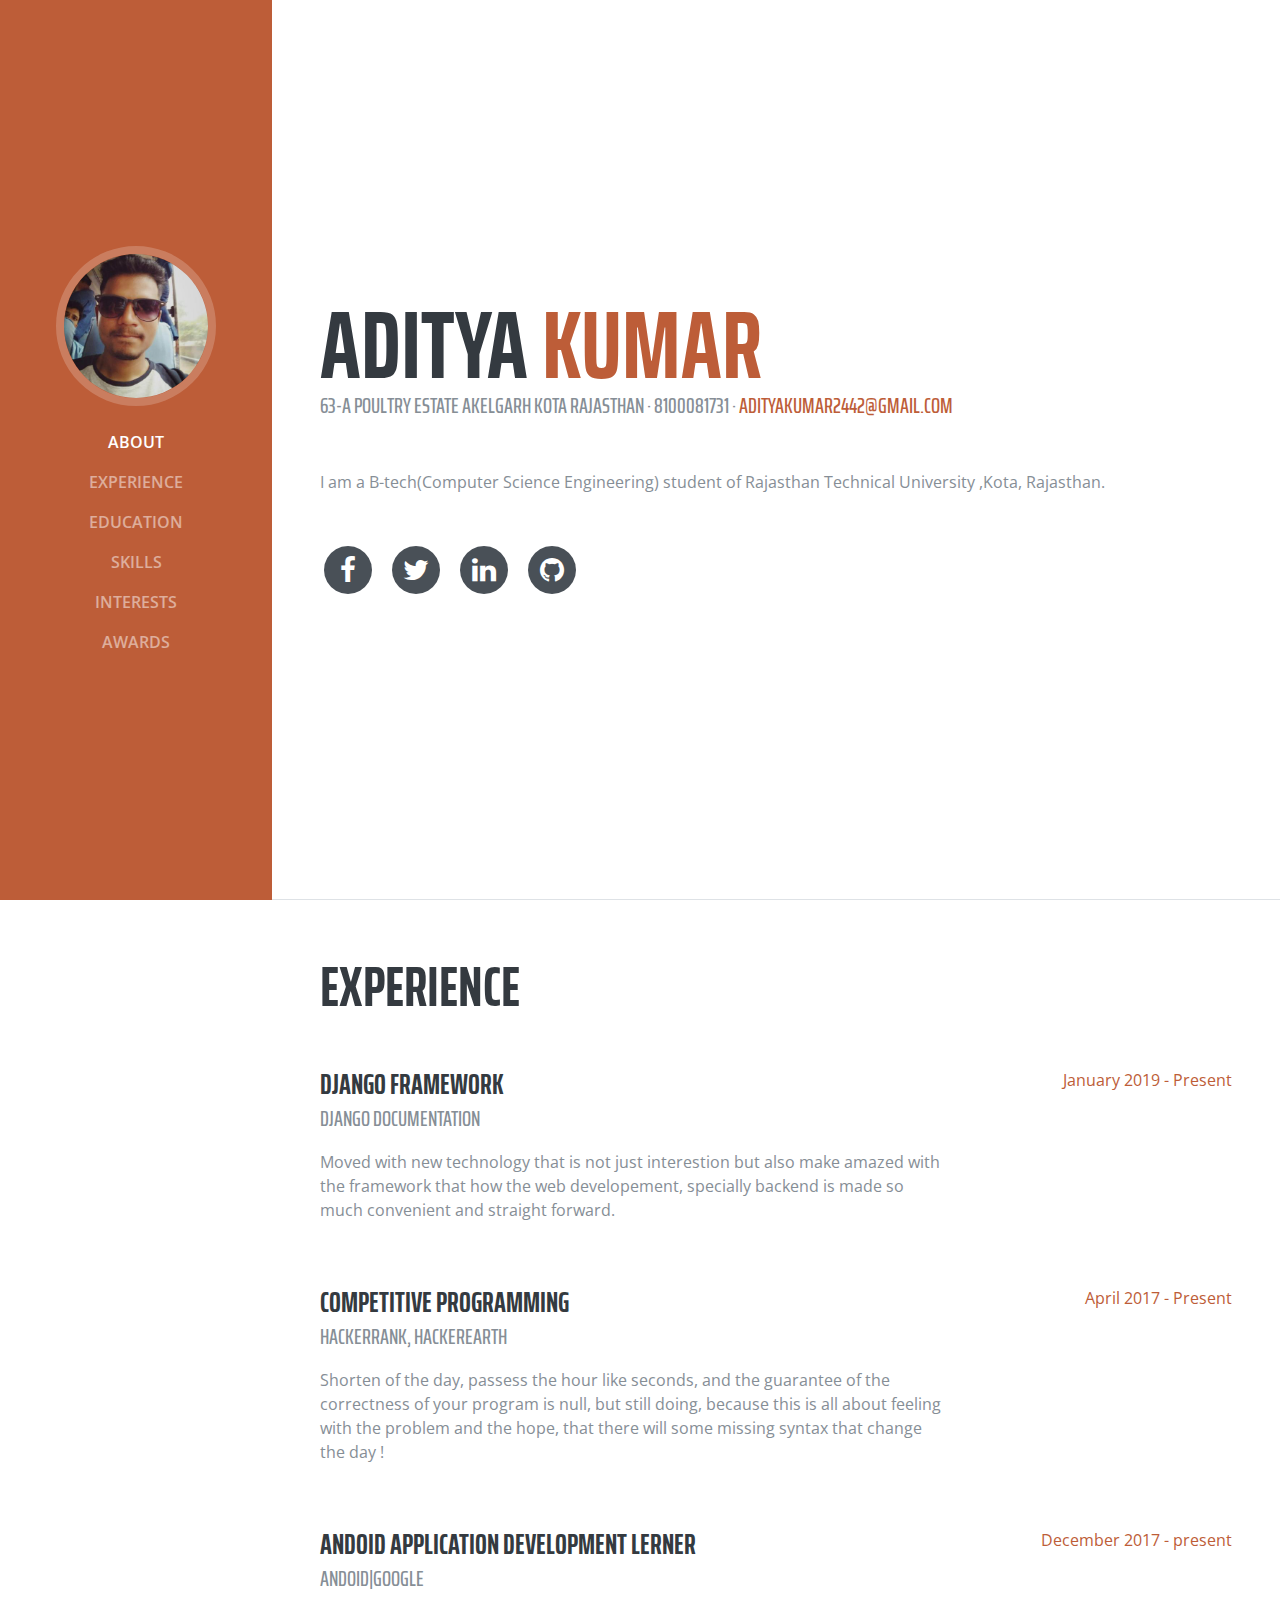
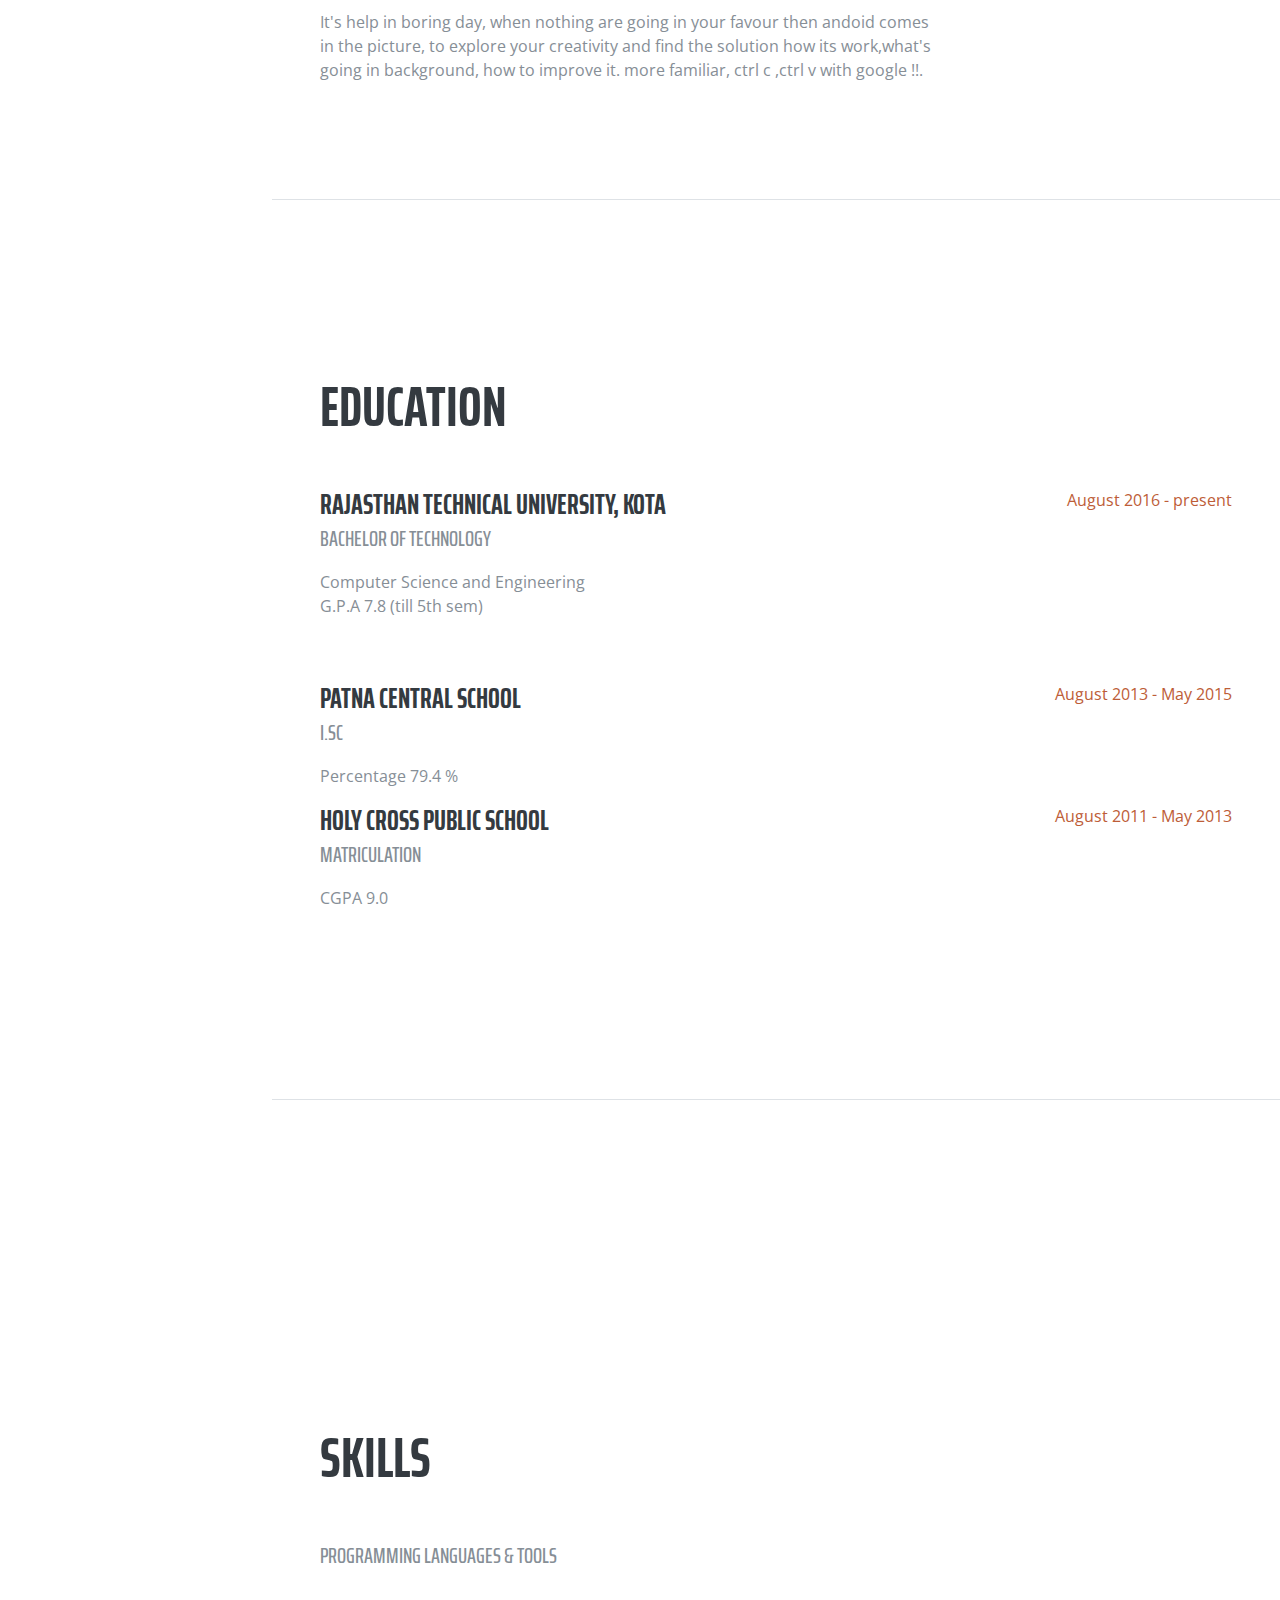
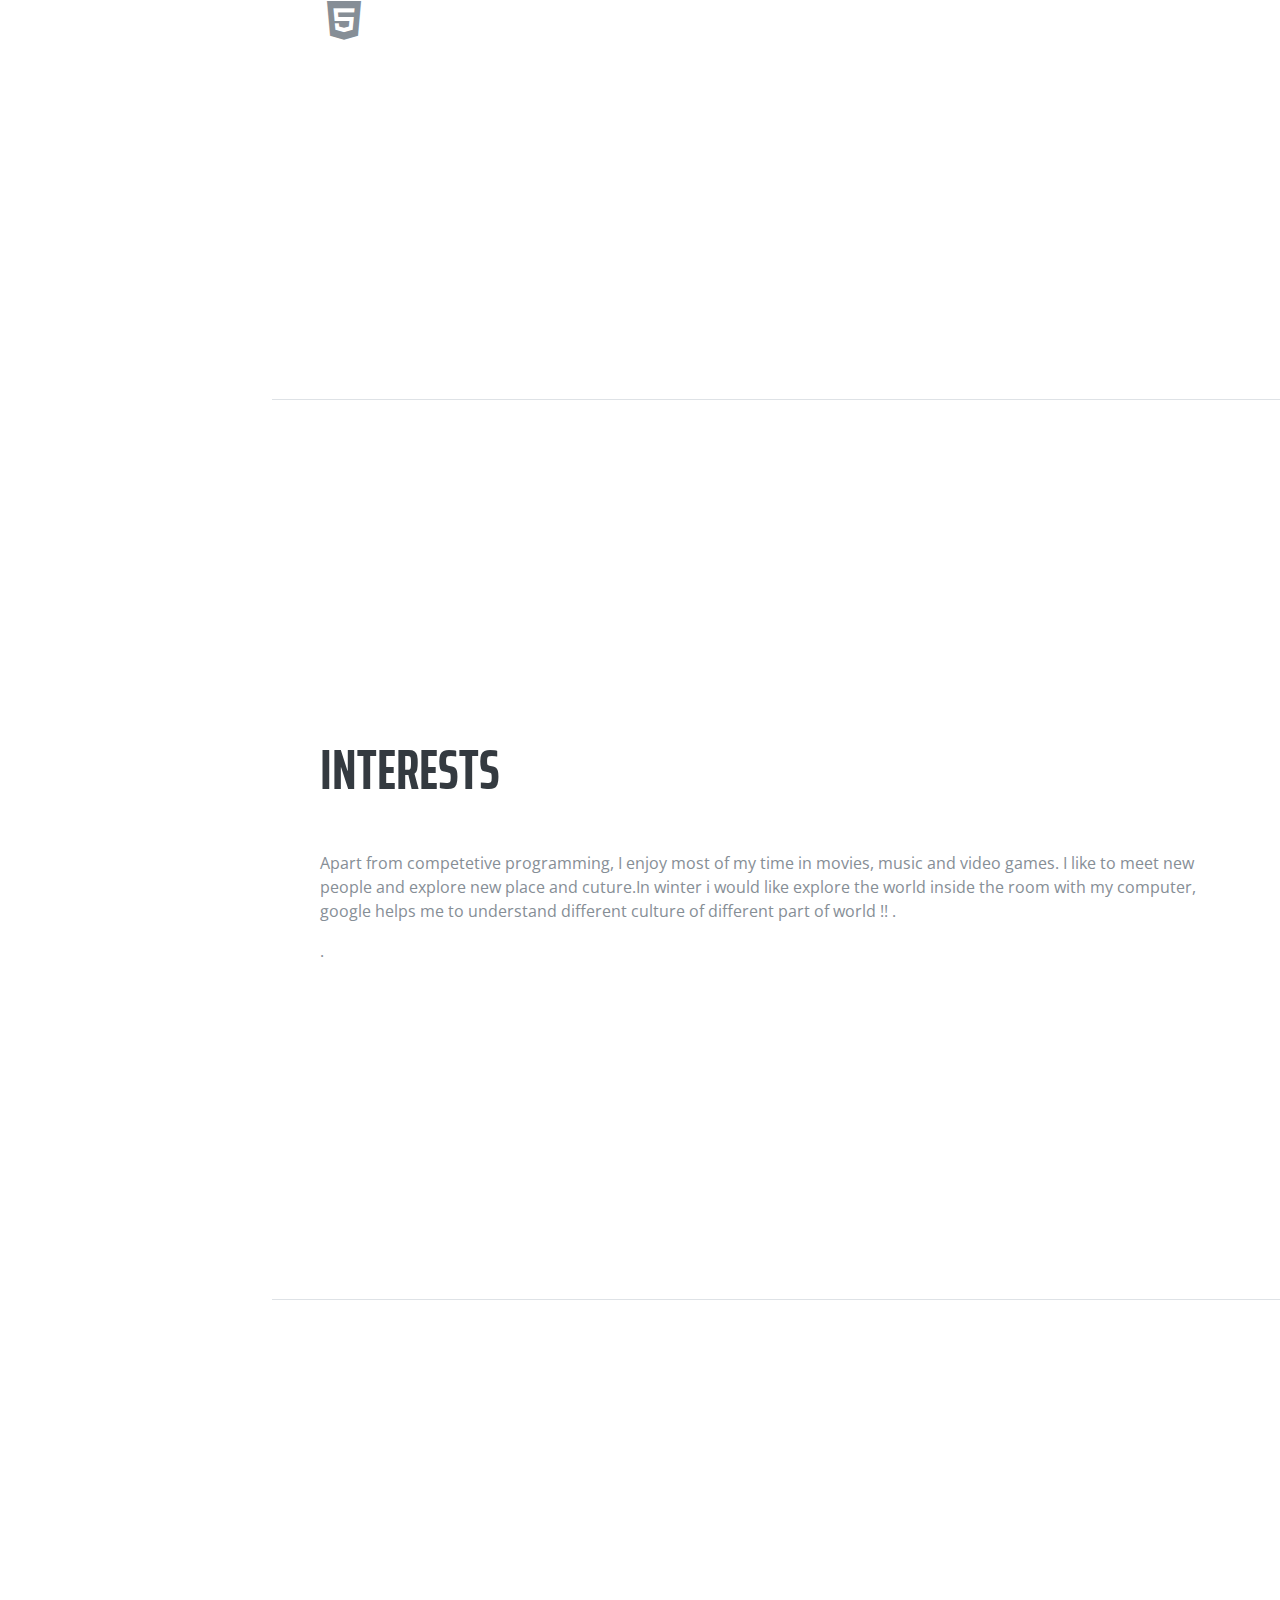
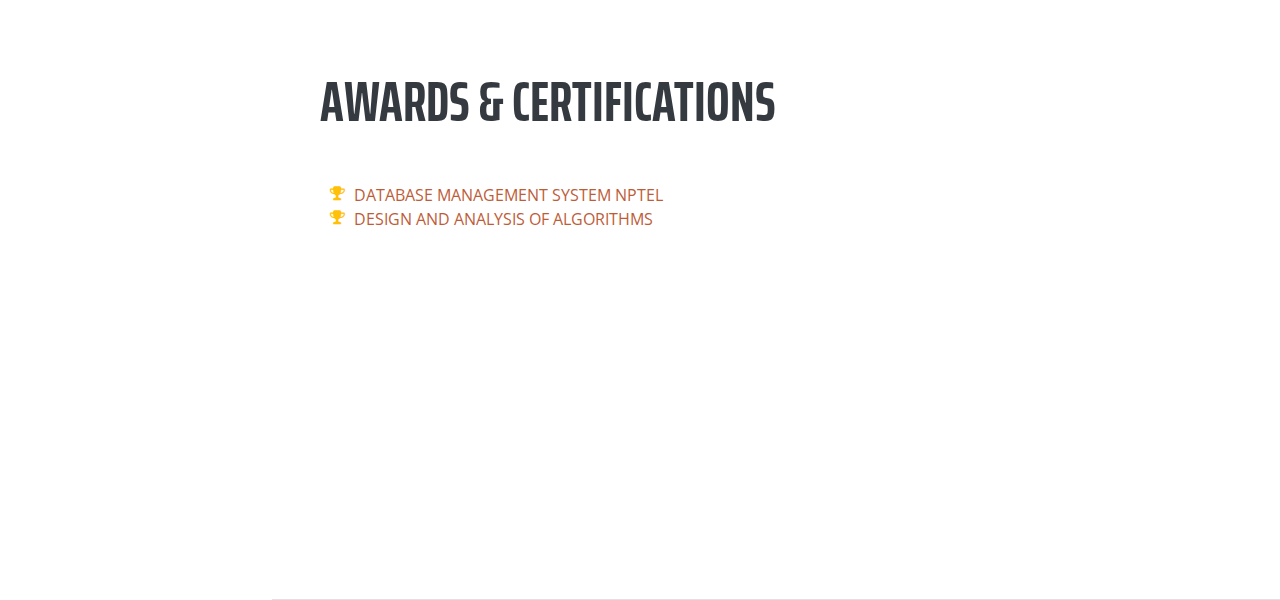
==== index.html @ 46b8f8f2 "first commit" ====
<!DOCTYPE html>
<html lang="en">

  <head>

    <meta charset="utf-8">
    <meta name="viewport" content="width=device-width, initial-scale=1, shrink-to-fit=no">
    <meta name="description" content="">
    <meta name="author" content="">
    <meta name="google-site-verification" content="PpWbRpYiR3x2kvUYS6vo4Ul7hU4Tw1TbDPf30BFZz3Q" />
  <title>adityaanjeet,Aditya Kumar,adityaanjeet</title>
  

    <!-- Bootstrap core CSS -->
    <link href="vendor/bootstrap/css/bootstrap.min.css" rel="stylesheet">

    <!-- Custom fonts for this template -->
    <link href="https://fonts.googleapis.com/css?family=Saira+Extra+Condensed:100,200,300,400,500,600,700,800,900" rel="stylesheet">
    <link href="https://fonts.googleapis.com/css?family=Open+Sans:300,300i,400,400i,600,600i,700,700i,800,800i" rel="stylesheet">
    <link href="vendor/font-awesome/css/font-awesome.min.css" rel="stylesheet">
    <link href="vendor/devicons/css/devicons.min.css" rel="stylesheet">
    <link href="vendor/simple-line-icons/css/simple-line-icons.css" rel="stylesheet">

    <!-- Custom styles for this template -->
    <link href="css/resume.min.css" rel="stylesheet">
    <link rel="stylesheet" type="text/css" href="workflow.css">
    <script async src="//pagead2.googlesyndication.com/pagead/js/adsbygoogle.js"></script>
<script>
  (adsbygoogle = window.adsbygoogle || []).push({
    google_ad_client: "ca-pub-2603188495000974",
    enable_page_level_ads: true
  });
</script>

  </head>

  <body id="page-top">

    <nav class="navbar navbar-expand-lg navbar-dark bg-primary fixed-top" id="sideNav">
      <a class="navbar-brand js-scroll-trigger" href="#page-top">
        <span class="d-block d-lg-none">Aditya Kumar</span>
        <span class="d-none d-lg-block">
          <img class="img-fluid img-profile rounded-circle mx-auto mb-2" src="img/aditya.jpeg" alt="">
        </span>
      </a>
     <button class="navbar-toggler" type="button" data-toggle="collapse" data-target="#navbarSupportedContent" aria-controls="navbarSupportedContent" aria-expanded="false" aria-label="Toggle navigation">
        <span class="navbar-toggler-icon"></span>
      </button> 
      <div class="collapse navbar-collapse" id="navbarSupportedContent">
        <ul class="navbar-nav">
          <li class="nav-item">
            <a class="nav-link js-scroll-trigger" href="#about">About</a>
          </li>
          <li class="nav-item">
            <a class="nav-link js-scroll-trigger" href="#experience">Experience</a>
          </li>
          <li class="nav-item">
            <a class="nav-link js-scroll-trigger" href="#education">Education</a>
          </li>
          <li class="nav-item">
            <a class="nav-link js-scroll-trigger" href="#skills">Skills</a>
          </li>
           <!-- <li class="nav-item">
            <a class="nav-link js-scroll-trigger" href="#workflow">WORKFLOW</a>
          </li> -->
          <li class="nav-item">
            <a class="nav-link js-scroll-trigger" href="#interests">Interests</a>
          </li>
          <li class="nav-item">
            <a class="nav-link js-scroll-trigger" href="#awards">Awards</a>
          </li>
        </ul>
      </div>
    </nav>

    <div class="container-fluid p-0">

      <section class="resume-section p-3 p-lg-5 d-flex d-column" id="about">
        <div class="my-auto">
          <h1 class="mb-0">Aditya
            <span class="text-primary">Kumar</span>
          </h1>
          <div class="subheading mb-5">63-A Poultry Estate Akelgarh Kota Rajasthan  · 8100081731 ·
            <a href="mailto:name@email.com">adityakumar2442@gmail.com</a>
          </div>
          <p class="mb-5">I am a B-tech(Computer Science Engineering) student of Rajasthan Technical University ,Kota, Rajasthan. </p>
          <ul class="list-inline list-social-icons mb-0">
            <li class="list-inline-item">
              <a href="https://www.facebook.com/adityaanjeet">
                <span class="fa-stack fa-lg">
                  <i class="fa fa-circle fa-stack-2x"></i>
                  <i class="fa fa-facebook fa-stack-1x fa-inverse"></i>
                </span>
              </a>
            </li>
            <li class="list-inline-item">
              <a href="https://twitter.com/adianjeet2442">
                <span class="fa-stack fa-lg">
                  <i class="fa fa-circle fa-stack-2x"></i>
                  <i class="fa fa-twitter fa-stack-1x fa-inverse"></i>
                </span>
              </a>
            </li>
            <li class="list-inline-item">
              <a href="https://www.linkedin.com/in/adityaanjeet/">
                <span class="fa-stack fa-lg">
                  <i class="fa fa-circle fa-stack-2x"></i>
                  <i class="fa fa-linkedin fa-stack-1x fa-inverse"></i>
                </span>
              </a>
            </li>
            <li class="list-inline-item">
              <a href="https://github.com/adityaanjeet">
                <span class="fa-stack fa-lg">
                  <i class="fa fa-circle fa-stack-2x"></i>
                  <i class="fa fa-github fa-stack-1x fa-inverse"></i>
                </span>
              </a>
            </li>
          </ul>
        </div>
      </section>

      <section class="resume-section p-3 p-lg-5 d-flex flex-column" id="experience">
        <div class="my-auto">
          <h2 class="mb-5">Experience</h2>

      <div class="resume-item d-flex flex-column flex-md-row mb-5">
            <div class="resume-content mr-auto">
              <h3 class="mb-0">Django Framework</h3>
              <div class="subheading mb-3">Django documentation</div>
              <p>Moved with new technology that is not just interestion but also make amazed with the framework 
                that how the web developement, specially backend is made so much convenient and straight forward.  </p>
            </div>
            <div class="resume-date text-md-right">
              <span class="text-primary">January 2019 - Present</span>
            </div>
          </div>

          <div class="resume-item d-flex flex-column flex-md-row mb-5">
            <div class="resume-content mr-auto">
              <h3 class="mb-0">Competitive programming</h3>
              <div class="subheading mb-3">Hackerrank, HackerEarth   </div>
              <p>Shorten of the day, passess the hour  like seconds, and the guarantee of the correctness of your program is null, but still doing, because this is all about feeling with the problem and the hope, that there will some missing syntax that change the day ! </p>
            </div>
            <div class="resume-date text-md-right">
              <span class="text-primary">April 2017 - Present</span>
            </div>
          </div>

          <div class="resume-item d-flex flex-column flex-md-row mb-5">
            <div class="resume-content mr-auto">
              <h3 class="mb-0">Andoid Application Development lerner</h3>
              <div class="subheading mb-3">Andoid|Google</div>
              <p>It's help in boring day, when nothing are going in your favour then andoid comes in the picture, to explore your creativity and find the solution how its work,what's going in background, how to improve it. more familiar, ctrl c ,ctrl v with google !!.</p>
            </div>
            <div class="resume-date text-md-right">
              <span class="text-primary">December 2017 - present</span>
            </div>
          </div>


        </div>

      </section>

      <section class="resume-section p-3 p-lg-5 d-flex flex-column" id="education">
        <div class="my-auto">
          <h2 class="mb-5">Education</h2>

          <div class="resume-item d-flex flex-column flex-md-row mb-5">
            <div class="resume-content mr-auto">
              <h3 class="mb-0">Rajasthan Technical University, Kota</h3>
              <div class="subheading mb-3">Bachelor of Technology</div>
              <div>Computer Science and Engineering</div>
              <p>G.P.A  7.8 (till 5th sem)</p>
            </div>
            <div class="resume-date text-md-right">
              <span class="text-primary">August 2016 - present</span>
            </div>
          </div>

          <div class="resume-item d-flex flex-column flex-md-row">
            <div class="resume-content mr-auto">
              <h3 class="mb-0">Patna Central School</h3>
              <div class="subheading mb-3">I.Sc</div>
              <p>Percentage 79.4 %</p>
            </div>
            <div class="resume-date text-md-right">
              <span class="text-primary">August 2013 - May 2015</span>
            </div>
          </div>
           <div class="resume-item d-flex flex-column flex-md-row">
            <div class="resume-content mr-auto">
              <h3 class="mb-0">Holy Cross Public School</h3>
              <div class="subheading mb-3">Matriculation</div>
              <p>CGPA 9.0</p>
            </div>
            <div class="resume-date text-md-right">
              <span class="text-primary">August 2011 - May 2013</span>
            </div>
          </div>

        </div>
      </section>

      <section class="resume-section p-3 p-lg-5 d-flex flex-column" id="skills">
        <div class="my-auto">
          <h2 class="mb-5">Skills</h2>

          <div class="subheading mb-3">Programming Languages &amp; Tools</div>
          <ul class="list-inline list-icons">
            <li class="list-inline-item">
              <i class="devicons devicons-html5"></i>
            </li>
            <li class="list-inline-item">
              <i class="devicon-django-plain"></i>
            </li>
            <li class="list-inline-item">
              <i class="devicons devicons-c-wordmark colored"></i>
            </li>
            <li class="list-inline-item">
              <i class="devicon-mysql-plain"></i>
            </li>
            <li class="list-inline-item">
              <i class="devicons devicons-python-plain-wordmark colored"></i>
            </li>
            <li class="list-inline-item">
              <i class="devicons devicons-java-plain colored"></i>
            </li>
            <li class="list-inline-item">
              <i class="devicon-linux-plain"></i>
            </li>
            <li class="list-inline-item">
              <i class="devicons devicons-cplusplus-plain colored"></i>
            </li>
            
          </ul>
        </div>
      </section>




  <!-- <section class="resume-section p-3 p-lg-5 d-flex flex-column" id="workflow">
        <div class="my-auto">
          <h2 class="mb-5">WorkFlows</h2>
        <div class="row">

        <div class="card" style="width: 15rem;" onclick="location.href='Tictoe/index.html'">
        <img class="card-img-top" src="img/tictoe.png" alt="Card image cap">
        <div class="card-body">
        <h5 class="card-title">TIC TOE</h5>
        <p class="card-text">Can you win this game</p>
        </div>
        </div>

        <div class="card" style="width: 15rem;" onclick="location.href='https://github.com/kakshaycs/Data-Science/tree/master/Titanic%20Machine%20Learning%20from%20Disaster'">
          <img class="card-img-top" src="img/titanic.png" alt="Card image cap">
          <div class="card-body">
            <h5 class="card-title">Titanic</h5>
            <p class="card-text">Predict survival on the Titanic and get familiar with ML basics</p>
          </div>
        </div>

        <div class="card" style="width: 15rem;" onclick="location.href='https://github.com/kakshaycs/Data-Science/tree/master/House%20Prices%20Advanced%20Regression%20Techniques'">
          <img class="card-img-top" src="img/house.png" alt="Card image cap">
          <div class="card-body">
            <h5 class="card-title">House Prices</h5>
            <p class="card-text">Predict sales prices and practice feature engineering, RFs, and gradient boosting</p>
          </div>
        </div>

        <div class="card" style="width: 15rem;" onclick="location.href='https://github.com/kakshaycs/RecommendSystem'">
          <img class="card-img-top" src="img/collab.png" alt="Card image cap">
          <div class="card-body">
            <h5 class="card-title">Collaborative filtering</h5>
            <p class="card-text">Movie Recommender Systems</p>
          </div>
        </div>

        </div>
      </div>
  </section> -->

    <section class="resume-section p-3 p-lg-5 d-flex flex-column" id="interests">
        <div class="my-auto">
          <h2 class="mb-5">Interests</h2>
          <p>Apart from competetive programming, I enjoy most of my time in movies, music and video games. I like to meet new people and explore new place and cuture.In winter i would like explore the world inside the room with my computer, google helps me to understand different culture of different part of world !! .</p>
          <p class="mb-0">.</p>
        </div>
  </section>

  <section class="resume-section p-3 p-lg-5 d-flex flex-column" id="awards">
        <div class="my-auto">
          <h2 class="mb-5">Awards &amp; Certifications</h2>
          <ul class="fa-ul mb-0">
             <li >
              <i class="fa-li fa fa-trophy text-warning"></i>
            <a href=" http://nptel.ac.in/noc/social_cert/noc18-cs36/NPTEL18CS36S119000011810046509.jpg">DATABASE MANAGEMENT SYSTEM NPTEL </a>
          </li>
            <li>
              <i class="fa-li fa fa-trophy text-warning"></i>
              <a href="http://nptel.ac.in/noc/social_cert/noc19-cs11/NPTEL19CS11S11380220191078881.jpg">DESIGN AND ANALYSIS OF ALGORITHMS</a></li>
            <!-- <li>
              <i class="fa-li fa fa-trophy text-warning"></i>
           <a href="https://www.coursera.org/account/accomplishments/certificate/F8WMWAX8WE93">Programming for Everybody (Getting Started with Python)</a>  </li> -->

          </ul>
        </div>
  </section>

    </div>

    <!-- Bootstrap core JavaScript -->
    <script src="vendor/jquery/jquery.min.js"></script>
    <script src="vendor/bootstrap/js/bootstrap.bundle.min.js"></script>

    <!-- Plugin JavaScript -->
    <script src="vendor/jquery-easing/jquery.easing.min.js"></script>

    <!-- Custom scripts for this template -->
    <script src="js/resume.min.js"></script>

  </body>

</html>
---- vendor/devicons/css/devicons.min.css ----
/*!
 *  Devicons 1.8.0 made by Theodore Vorillas / http://vorillaz.com 
 */
@font-face{font-family:devicons;src:url(../fonts/devicons.eot?xqxft6);src:url(../fonts/devicons.eot?#iefixxqxft6) format("embedded-opentype"),url(../fonts/devicons.woff?xqxft6) format("woff"),url(../fonts/devicons.ttf?xqxft6) format("truetype"),url(../fonts/devicons.svg?xqxft6#devicons) format("svg");font-weight:400;font-style:normal}.devicons{font-family:devicons;speak:none;font-style:normal;font-weight:400;font-variant:normal;text-transform:none;line-height:1;-webkit-font-smoothing:antialiased;-moz-osx-font-smoothing:grayscale}.devicons-git:before{content:"\e602"}.devicons-git_compare:before{content:"\e628"}.devicons-git_branch:before{content:"\e625"}.devicons-git_commit:before{content:"\e629"}.devicons-git_pull_request:before{content:"\e626"}.devicons-git_merge:before{content:"\e627"}.devicons-bitbucket:before{content:"\e603"}.devicons-github_alt:before{content:"\e608"}.devicons-github_badge:before{content:"\e609"}.devicons-github:before{content:"\e60a"}.devicons-github_full:before{content:"\e617"}.devicons-java:before{content:"\e638"}.devicons-ruby:before{content:"\e639"}.devicons-scala:before{content:"\e637"}.devicons-python:before{content:"\e63c"}.devicons-go:before{content:"\e624"}.devicons-ruby_on_rails:before{content:"\e63b"}.devicons-django:before{content:"\e61d"}.devicons-markdown:before{content:"\e63e"}.devicons-php:before{content:"\e63d"}.devicons-mysql:before{content:"\e604"}.devicons-streamline:before{content:"\e605"}.devicons-database:before{content:"\e606"}.devicons-laravel:before{content:"\e63f"}.devicons-javascript:before{content:"\e64e"}.devicons-angular:before{content:"\e653"}.devicons-backbone:before{content:"\e652"}.devicons-coffeescript:before{content:"\e651"}.devicons-jquery:before{content:"\e650"}.devicons-modernizr:before{content:"\e620"}.devicons-jquery_ui:before{content:"\e654"}.devicons-ember:before{content:"\e61b"}.devicons-dojo:before{content:"\e61c"}.devicons-nodejs:before{content:"\e619"}.devicons-nodejs_small:before{content:"\e618"}.devicons-javascript_shield:before{content:"\e64f"}.devicons-bootstrap:before{content:"\e647"}.devicons-sass:before{content:"\e64b"}.devicons-css3_full:before{content:"\e64a"}.devicons-css3:before{content:"\e649"}.devicons-html5:before{content:"\e636"}.devicons-html5_multimedia:before{content:"\e632"}.devicons-html5_device_access:before{content:"\e633"}.devicons-html5_3d_effects:before{content:"\e635"}.devicons-html5_connectivity:before{content:"\e634"}.devicons-ghost_small:before{content:"\e614"}.devicons-ghost:before{content:"\e61f"}.devicons-magento:before{content:"\e640"}.devicons-joomla:before{content:"\e641"}.devicons-jekyll_small:before{content:"\e60d"}.devicons-drupal:before{content:"\e642"}.devicons-wordpress:before{content:"\e60b"}.devicons-grunt:before{content:"\e64c"}.devicons-bower:before{content:"\e64d"}.devicons-npm:before{content:"\e61e"}.devicons-yahoo_small:before{content:"\e62b"}.devicons-yahoo:before{content:"\e615"}.devicons-bing_small:before{content:"\e600"}.devicons-windows:before{content:"\e60f"}.devicons-linux:before{content:"\e612"}.devicons-ubuntu:before{content:"\e63a"}.devicons-android:before{content:"\e60e"}.devicons-apple:before{content:"\e611"}.devicons-appstore:before{content:"\e613"}.devicons-phonegap:before{content:"\e630"}.devicons-blackberry:before{content:"\e623"}.devicons-stackoverflow:before{content:"\e610"}.devicons-techcrunch:before{content:"\e62c"}.devicons-codrops:before{content:"\e62f"}.devicons-css_tricks:before{content:"\e601"}.devicons-smashing_magazine:before{content:"\e62d"}.devicons-netmagazine:before{content:"\e62e"}.devicons-codepen:before{content:"\e616"}.devicons-cssdeck:before{content:"\e62a"}.devicons-hackernews:before{content:"\e61a"}.devicons-dropbox:before{content:"\e607"}.devicons-google_drive:before{content:"\e631"}.devicons-visualstudio:before{content:"\e60c"}.devicons-unity_small:before{content:"\e621"}.devicons-raspberry_pi:before{content:"\e622"}.devicons-chrome:before{content:"\e643"}.devicons-ie:before{content:"\e644"}.devicons-firefox:before{content:"\e645"}.devicons-opera:before{content:"\e646"}.devicons-safari:before{content:"\e648"}.devicons-swift:before{content:"\e655"}.devicons-symfony:before{content:"\e656"}.devicons-symfony_badge:before{content:"\e657"}.devicons-less:before{content:"\e658"}.devicons-stylus:before{content:"\e659"}.devicons-trello:before{content:"\e65a"}.devicons-atlassian:before{content:"\e65b"}.devicons-jira:before{content:"\e65c"}.devicons-envato:before{content:"\e65d"}.devicons-snap_svg:before{content:"\e65e"}.devicons-raphael:before{content:"\e65f"}.devicons-google_analytics:before{content:"\e660"}.devicons-compass:before{content:"\e661"}.devicons-onedrive:before{content:"\e662"}.devicons-gulp:before{content:"\e663"}.devicons-atom:before{content:"\e664"}.devicons-cisco:before{content:"\e665"}.devicons-nancy:before{content:"\e666"}.devicons-clojure:before{content:"\e668"}.devicons-clojure_alt:before{content:"\e66a"}.devicons-perl:before{content:"\e669"}.devicons-celluloid:before{content:"\e66b"}.devicons-w3c:before{content:"\e66c"}.devicons-redis:before{content:"\e66d"}.devicons-postgresql:before{content:"\e66e"}.devicons-webplatform:before{content:"\e66f"}.devicons-jenkins:before{content:"\e667"}.devicons-requirejs:before{content:"\e670"}.devicons-opensource:before{content:"\e671"}.devicons-typo3:before{content:"\e672"}.devicons-uikit:before{content:"\e673"}.devicons-doctrine:before{content:"\e674"}.devicons-groovy:before{content:"\e675"}.devicons-nginx:before{content:"\e676"}.devicons-haskell:before{content:"\e677"}.devicons-zend:before{content:"\e678"}.devicons-gnu:before{content:"\e679"}.devicons-yeoman:before{content:"\e67a"}.devicons-heroku:before{content:"\e67b"}.devicons-debian:before{content:"\e67d"}.devicons-travis:before{content:"\e67e"}.devicons-dotnet:before{content:"\e67f"}.devicons-codeigniter:before{content:"\e680"}.devicons-javascript_badge:before{content:"\e681"}.devicons-yii:before{content:"\e682"}.devicons-msql_server:before{content:"\e67c"}.devicons-composer:before{content:"\e683"}.devicons-krakenjs_badge:before{content:"\e684"}.devicons-krakenjs:before{content:"\e685"}.devicons-mozilla:before{content:"\e686"}.devicons-firebase:before{content:"\e687"}.devicons-sizzlejs:before{content:"\e688"}.devicons-creativecommons:before{content:"\e689"}.devicons-creativecommons_badge:before{content:"\e68a"}.devicons-mitlicence:before{content:"\e68b"}.devicons-senchatouch:before{content:"\e68c"}.devicons-bugsense:before{content:"\e68d"}.devicons-extjs:before{content:"\e68e"}.devicons-mootools_badge:before{content:"\e68f"}.devicons-mootools:before{content:"\e690"}.devicons-ruby_rough:before{content:"\e691"}.devicons-komodo:before{content:"\e692"}.devicons-coda:before{content:"\e693"}.devicons-bintray:before{content:"\e694"}.devicons-terminal:before{content:"\e695"}.devicons-code:before{content:"\e696"}.devicons-responsive:before{content:"\e697"}.devicons-dart:before{content:"\e698"}.devicons-aptana:before{content:"\e699"}.devicons-mailchimp:before{content:"\e69a"}.devicons-netbeans:before{content:"\e69b"}.devicons-dreamweaver:before{content:"\e69c"}.devicons-brackets:before{content:"\e69d"}.devicons-eclipse:before{content:"\e69e"}.devicons-cloud9:before{content:"\e69f"}.devicons-scrum:before{content:"\e6a0"}.devicons-prolog:before{content:"\e6a1"}.devicons-terminal_badge:before{content:"\e6a2"}.devicons-code_badge:before{content:"\e6a3"}.devicons-mongodb:before{content:"\e6a4"}.devicons-meteor:before{content:"\e6a5"}.devicons-meteorfull:before{content:"\e6a6"}.devicons-fsharp:before{content:"\e6a7"}.devicons-rust:before{content:"\e6a8"}.devicons-ionic:before{content:"\e6a9"}.devicons-sublime:before{content:"\e6aa"}.devicons-appcelerator:before{content:"\e6ab"}.devicons-asterisk:before{content:"\e6ac"}.devicons-aws:before{content:"\e6ad"}.devicons-digital-ocean:before{content:"\e6ae"}.devicons-dlang:before{content:"\e6af"}.devicons-docker:before{content:"\e6b0"}.devicons-erlang:before{content:"\e6b1"}.devicons-google-cloud-platform:before{content:"\e6b2"}.devicons-grails:before{content:"\e6b3"}.devicons-illustrator:before{content:"\e6b4"}.devicons-intellij:before{content:"\e6b5"}.devicons-materializecss:before{content:"\e6b6"}.devicons-openshift:before{content:"\e6b7"}.devicons-photoshop:before{content:"\e6b8"}.devicons-rackspace:before{content:"\e6b9"}.devicons-react:before{content:"\e6ba"}.devicons-redhat:before{content:"\e6bb"}.devicons-scriptcs:before{content:"\e6bc"}.devicons-sqllite:before{content:"\e6c4"}.devicons-vim:before{content:"\e6c5"}
---- vendor/simple-line-icons/css/simple-line-icons.css ----
@font-face {
  font-family: 'simple-line-icons';
  src: url('../fonts/Simple-Line-Icons.eot?v=2.4.0');
  src: url('../fonts/Simple-Line-Icons.eot?v=2.4.0#iefix') format('embedded-opentype'), url('../fonts/Simple-Line-Icons.woff2?v=2.4.0') format('woff2'), url('../fonts/Simple-Line-Icons.ttf?v=2.4.0') format('truetype'), url('../fonts/Simple-Line-Icons.woff?v=2.4.0') format('woff'), url('../fonts/Simple-Line-Icons.svg?v=2.4.0#simple-line-icons') format('svg');
  font-weight: normal;
  font-style: normal;
}
/*
 Use the following CSS code if you want to have a class per icon.
 Instead of a list of all class selectors, you can use the generic [class*="icon-"] selector, but it's slower:
*/
.icon-user,
.icon-people,
.icon-user-female,
.icon-user-follow,
.icon-user-following,
.icon-user-unfollow,
.icon-login,
.icon-logout,
.icon-emotsmile,
.icon-phone,
.icon-call-end,
.icon-call-in,
.icon-call-out,
.icon-map,
.icon-location-pin,
.icon-direction,
.icon-directions,
.icon-compass,
.icon-layers,
.icon-menu,
.icon-list,
.icon-options-vertical,
.icon-options,
.icon-arrow-down,
.icon-arrow-left,
.icon-arrow-right,
.icon-arrow-up,
.icon-arrow-up-circle,
.icon-arrow-left-circle,
.icon-arrow-right-circle,
.icon-arrow-down-circle,
.icon-check,
.icon-clock,
.icon-plus,
.icon-minus,
.icon-close,
.icon-event,
.icon-exclamation,
.icon-organization,
.icon-trophy,
.icon-screen-smartphone,
.icon-screen-desktop,
.icon-plane,
.icon-notebook,
.icon-mustache,
.icon-mouse,
.icon-magnet,
.icon-energy,
.icon-disc,
.icon-cursor,
.icon-cursor-move,
.icon-crop,
.icon-chemistry,
.icon-speedometer,
.icon-shield,
.icon-screen-tablet,
.icon-magic-wand,
.icon-hourglass,
.icon-graduation,
.icon-ghost,
.icon-game-controller,
.icon-fire,
.icon-eyeglass,
.icon-envelope-open,
.icon-envelope-letter,
.icon-bell,
.icon-badge,
.icon-anchor,
.icon-wallet,
.icon-vector,
.icon-speech,
.icon-puzzle,
.icon-printer,
.icon-present,
.icon-playlist,
.icon-pin,
.icon-picture,
.icon-handbag,
.icon-globe-alt,
.icon-globe,
.icon-folder-alt,
.icon-folder,
.icon-film,
.icon-feed,
.icon-drop,
.icon-drawer,
.icon-docs,
.icon-doc,
.icon-diamond,
.icon-cup,
.icon-calculator,
.icon-bubbles,
.icon-briefcase,
.icon-book-open,
.icon-basket-loaded,
.icon-basket,
.icon-bag,
.icon-action-undo,
.icon-action-redo,
.icon-wrench,
.icon-umbrella,
.icon-trash,
.icon-tag,
.icon-support,
.icon-frame,
.icon-size-fullscreen,
.icon-size-actual,
.icon-shuffle,
.icon-share-alt,
.icon-share,
.icon-rocket,
.icon-question,
.icon-pie-chart,
.icon-pencil,
.icon-note,
.icon-loop,
.icon-home,
.icon-grid,
.icon-graph,
.icon-microphone,
.icon-music-tone-alt,
.icon-music-tone,
.icon-earphones-alt,
.icon-earphones,
.icon-equalizer,
.icon-like,
.icon-dislike,
.icon-control-start,
.icon-control-rewind,
.icon-control-play,
.icon-control-pause,
.icon-control-forward,
.icon-control-end,
.icon-volume-1,
.icon-volume-2,
.icon-volume-off,
.icon-calendar,
.icon-bulb,
.icon-chart,
.icon-ban,
.icon-bubble,
.icon-camrecorder,
.icon-camera,
.icon-cloud-download,
.icon-cloud-upload,
.icon-envelope,
.icon-eye,
.icon-flag,
.icon-heart,
.icon-info,
.icon-key,
.icon-link,
.icon-lock,
.icon-lock-open,
.icon-magnifier,
.icon-magnifier-add,
.icon-magnifier-remove,
.icon-paper-clip,
.icon-paper-plane,
.icon-power,
.icon-refresh,
.icon-reload,
.icon-settings,
.icon-star,
.icon-symbol-female,
.icon-symbol-male,
.icon-target,
.icon-credit-card,
.icon-paypal,
.icon-social-tumblr,
.icon-social-twitter,
.icon-social-facebook,
.icon-social-instagram,
.icon-social-linkedin,
.icon-social-pinterest,
.icon-social-github,
.icon-social-google,
.icon-social-reddit,
.icon-social-skype,
.icon-social-dribbble,
.icon-social-behance,
.icon-social-foursqare,
.icon-social-soundcloud,
.icon-social-spotify,
.icon-social-stumbleupon,
.icon-social-youtube,
.icon-social-dropbox,
.icon-social-vkontakte,
.icon-social-steam {
  font-family: 'simple-line-icons';
  speak: none;
  font-style: normal;
  font-weight: normal;
  font-variant: normal;
  text-transform: none;
  line-height: 1;
  /* Better Font Rendering =========== */
  -webkit-font-smoothing: antialiased;
  -moz-osx-font-smoothing: grayscale;
}
.icon-user:before {
  content: "\e005";
}
.icon-people:before {
  content: "\e001";
}
.icon-user-female:before {
  content: "\e000";
}
.icon-user-follow:before {
  content: "\e002";
}
.icon-user-following:before {
  content: "\e003";
}
.icon-user-unfollow:before {
  content: "\e004";
}
.icon-login:before {
  content: "\e066";
}
.icon-logout:before {
  content: "\e065";
}
.icon-emotsmile:before {
  content: "\e021";
}
.icon-phone:before {
  content: "\e600";
}
.icon-call-end:before {
  content: "\e048";
}
.icon-call-in:before {
  content: "\e047";
}
.icon-call-out:before {
  content: "\e046";
}
.icon-map:before {
  content: "\e033";
}
.icon-location-pin:before {
  content: "\e096";
}
.icon-direction:before {
  content: "\e042";
}
.icon-directions:before {
  content: "\e041";
}
.icon-compass:before {
  content: "\e045";
}
.icon-layers:before {
  content: "\e034";
}
.icon-menu:before {
  content: "\e601";
}
.icon-list:before {
  content: "\e067";
}
.icon-options-vertical:before {
  content: "\e602";
}
.icon-options:before {
  content: "\e603";
}
.icon-arrow-down:before {
  content: "\e604";
}
.icon-arrow-left:before {
  content: "\e605";
}
.icon-arrow-right:before {
  content: "\e606";
}
.icon-arrow-up:before {
  content: "\e607";
}
.icon-arrow-up-circle:before {
  content: "\e078";
}
.icon-arrow-left-circle:before {
  content: "\e07a";
}
.icon-arrow-right-circle:before {
  content: "\e079";
}
.icon-arrow-down-circle:before {
  content: "\e07b";
}
.icon-check:before {
  content: "\e080";
}
.icon-clock:before {
  content: "\e081";
}
.icon-plus:before {
  content: "\e095";
}
.icon-minus:before {
  content: "\e615";
}
.icon-close:before {
  content: "\e082";
}
.icon-event:before {
  content: "\e619";
}
.icon-exclamation:before {
  content: "\e617";
}
.icon-organization:before {
  content: "\e616";
}
.icon-trophy:before {
  content: "\e006";
}
.icon-screen-smartphone:before {
  content: "\e010";
}
.icon-screen-desktop:before {
  content: "\e011";
}
.icon-plane:before {
  content: "\e012";
}
.icon-notebook:before {
  content: "\e013";
}
.icon-mustache:before {
  content: "\e014";
}
.icon-mouse:before {
  content: "\e015";
}
.icon-magnet:before {
  content: "\e016";
}
.icon-energy:before {
  content: "\e020";
}
.icon-disc:before {
  content: "\e022";
}
.icon-cursor:before {
  content: "\e06e";
}
.icon-cursor-move:before {
  content: "\e023";
}
.icon-crop:before {
  content: "\e024";
}
.icon-chemistry:before {
  content: "\e026";
}
.icon-speedometer:before {
  content: "\e007";
}
.icon-shield:before {
  content: "\e00e";
}
.icon-screen-tablet:before {
  content: "\e00f";
}
.icon-magic-wand:before {
  content: "\e017";
}
.icon-hourglass:before {
  content: "\e018";
}
.icon-graduation:before {
  content: "\e019";
}
.icon-ghost:before {
  content: "\e01a";
}
.icon-game-controller:before {
  content: "\e01b";
}
.icon-fire:before {
  content: "\e01c";
}
.icon-eyeglass:before {
  content: "\e01d";
}
.icon-envelope-open:before {
  content: "\e01e";
}
.icon-envelope-letter:before {
  content: "\e01f";
}
.icon-bell:before {
  content: "\e027";
}
.icon-badge:before {
  content: "\e028";
}
.icon-anchor:before {
  content: "\e029";
}
.icon-wallet:before {
  content: "\e02a";
}
.icon-vector:before {
  content: "\e02b";
}
.icon-speech:before {
  content: "\e02c";
}
.icon-puzzle:before {
  content: "\e02d";
}
.icon-printer:before {
  content: "\e02e";
}
.icon-present:before {
  content: "\e02f";
}
.icon-playlist:before {
  content: "\e030";
}
.icon-pin:before {
  content: "\e031";
}
.icon-picture:before {
  content: "\e032";
}
.icon-handbag:before {
  content: "\e035";
}
.icon-globe-alt:before {
  content: "\e036";
}
.icon-globe:before {
  content: "\e037";
}
.icon-folder-alt:before {
  content: "\e039";
}
.icon-folder:before {
  content: "\e089";
}
.icon-film:before {
  content: "\e03a";
}
.icon-feed:before {
  content: "\e03b";
}
.icon-drop:before {
  content: "\e03e";
}
.icon-drawer:before {
  content: "\e03f";
}
.icon-docs:before {
  content: "\e040";
}
.icon-doc:before {
  content: "\e085";
}
.icon-diamond:before {
  content: "\e043";
}
.icon-cup:before {
  content: "\e044";
}
.icon-calculator:before {
  content: "\e049";
}
.icon-bubbles:before {
  content: "\e04a";
}
.icon-briefcase:before {
  content: "\e04b";
}
.icon-book-open:before {
  content: "\e04c";
}
.icon-basket-loaded:before {
  content: "\e04d";
}
.icon-basket:before {
  content: "\e04e";
}
.icon-bag:before {
  content: "\e04f";
}
.icon-action-undo:before {
  content: "\e050";
}
.icon-action-redo:before {
  content: "\e051";
}
.icon-wrench:before {
  content: "\e052";
}
.icon-umbrella:before {
  content: "\e053";
}
.icon-trash:before {
  content: "\e054";
}
.icon-tag:before {
  content: "\e055";
}
.icon-support:before {
  content: "\e056";
}
.icon-frame:before {
  content: "\e038";
}
.icon-size-fullscreen:before {
  content: "\e057";
}
.icon-size-actual:before {
  content: "\e058";
}
.icon-shuffle:before {
  content: "\e059";
}
.icon-share-alt:before {
  content: "\e05a";
}
.icon-share:before {
  content: "\e05b";
}
.icon-rocket:before {
  content: "\e05c";
}
.icon-question:before {
  content: "\e05d";
}
.icon-pie-chart:before {
  content: "\e05e";
}
.icon-pencil:before {
  content: "\e05f";
}
.icon-note:before {
  content: "\e060";
}
.icon-loop:before {
  content: "\e064";
}
.icon-home:before {
  content: "\e069";
}
.icon-grid:before {
  content: "\e06a";
}
.icon-graph:before {
  content: "\e06b";
}
.icon-microphone:before {
  content: "\e063";
}
.icon-music-tone-alt:before {
  content: "\e061";
}
.icon-music-tone:before {
  content: "\e062";
}
.icon-earphones-alt:before {
  content: "\e03c";
}
.icon-earphones:before {
  content: "\e03d";
}
.icon-equalizer:before {
  content: "\e06c";
}
.icon-like:before {
  content: "\e068";
}
.icon-dislike:before {
  content: "\e06d";
}
.icon-control-start:before {
  content: "\e06f";
}
.icon-control-rewind:before {
  content: "\e070";
}
.icon-control-play:before {
  content: "\e071";
}
.icon-control-pause:before {
  content: "\e072";
}
.icon-control-forward:before {
  content: "\e073";
}
.icon-control-end:before {
  content: "\e074";
}
.icon-volume-1:before {
  content: "\e09f";
}
.icon-volume-2:before {
  content: "\e0a0";
}
.icon-volume-off:before {
  content: "\e0a1";
}
.icon-calendar:before {
  content: "\e075";
}
.icon-bulb:before {
  content: "\e076";
}
.icon-chart:before {
  content: "\e077";
}
.icon-ban:before {
  content: "\e07c";
}
.icon-bubble:before {
  content: "\e07d";
}
.icon-camrecorder:before {
  content: "\e07e";
}
.icon-camera:before {
  content: "\e07f";
}
.icon-cloud-download:before {
  content: "\e083";
}
.icon-cloud-upload:before {
  content: "\e084";
}
.icon-envelope:before {
  content: "\e086";
}
.icon-eye:before {
  content: "\e087";
}
.icon-flag:before {
  content: "\e088";
}
.icon-heart:before {
  content: "\e08a";
}
.icon-info:before {
  content: "\e08b";
}
.icon-key:before {
  content: "\e08c";
}
.icon-link:before {
  content: "\e08d";
}
.icon-lock:before {
  content: "\e08e";
}
.icon-lock-open:before {
  content: "\e08f";
}
.icon-magnifier:before {
  content: "\e090";
}
.icon-magnifier-add:before {
  content: "\e091";
}
.icon-magnifier-remove:before {
  content: "\e092";
}
.icon-paper-clip:before {
  content: "\e093";
}
.icon-paper-plane:before {
  content: "\e094";
}
.icon-power:before {
  content: "\e097";
}
.icon-refresh:before {
  content: "\e098";
}
.icon-reload:before {
  content: "\e099";
}
.icon-settings:before {
  content: "\e09a";
}
.icon-star:before {
  content: "\e09b";
}
.icon-symbol-female:before {
  content: "\e09c";
}
.icon-symbol-male:before {
  content: "\e09d";
}
.icon-target:before {
  content: "\e09e";
}
.icon-credit-card:before {
  content: "\e025";
}
.icon-paypal:before {
  content: "\e608";
}
.icon-social-tumblr:before {
  content: "\e00a";
}
.icon-social-twitter:before {
  content: "\e009";
}
.icon-social-facebook:before {
  content: "\e00b";
}
.icon-social-instagram:before {
  content: "\e609";
}
.icon-social-linkedin:before {
  content: "\e60a";
}
.icon-social-pinterest:before {
  content: "\e60b";
}
.icon-social-github:before {
  content: "\e60c";
}
.icon-social-google:before {
  content: "\e60d";
}
.icon-social-reddit:before {
  content: "\e60e";
}
.icon-social-skype:before {
  content: "\e60f";
}
.icon-social-dribbble:before {
  content: "\e00d";
}
.icon-social-behance:before {
  content: "\e610";
}
.icon-social-foursqare:before {
  content: "\e611";
}
.icon-social-soundcloud:before {
  content: "\e612";
}
.icon-social-spotify:before {
  content: "\e613";
}
.icon-social-stumbleupon:before {
  content: "\e614";
}
.icon-social-youtube:before {
  content: "\e008";
}
.icon-social-dropbox:before {
  content: "\e00c";
}
.icon-social-vkontakte:before {
  content: "\e618";
}
.icon-social-steam:before {
  content: "\e620";
}
---- css/resume.min.css ----
body{font-family:'Open Sans',serif;padding-top:54px;color:#868e96}@media (min-width:992px){body{padding-top:0;padding-left:17rem}}h1,h2,h3,h4,h5,h6{font-family:'Saira Extra Condensed',serif;font-weight:700;text-transform:uppercase;color:#343a40}h1{font-size:6rem;line-height:5.5rem}h2{font-size:3.5rem}.subheading{text-transform:uppercase;font-weight:500;font-family:'Saira Extra Condensed',serif;font-size:1.35rem}.list-social-icons a{color:#495057}.list-social-icons a:hover{color:#bd5d38}.list-social-icons a .fa-lg{font-size:1.75rem}.list-icons{font-size:3rem}.list-icons .list-inline-item i:hover{color:#bd5d38}#sideNav .navbar-nav .nav-item .nav-link{font-weight:600;text-transform:uppercase}@media (min-width:992px){#sideNav{text-align:center;position:fixed;top:0;left:0;display:flex;flex-direction:column;width:17rem;height:100vh}#sideNav .navbar-brand{display:flex;margin:auto auto 0;padding:.5rem}#sideNav .navbar-brand .img-profile{max-width:10rem;max-height:10rem;border:.5rem solid rgba(255,255,255,.2)}#sideNav .navbar-collapse{display:flex;align-items:flex-start;flex-grow:0;width:100%;margin-bottom:auto}#sideNav .navbar-collapse .navbar-nav{flex-direction:column;width:100%}#sideNav .navbar-collapse .navbar-nav .nav-item{display:block}#sideNav .navbar-collapse .navbar-nav .nav-item .nav-link{display:block}}section.resume-section{border-bottom:1px solid #dee2e6;padding-top:5rem!important;padding-bottom:5rem!important}section.resume-section .resume-item .resume-date{min-width:none}@media (min-width:768px){section.resume-section{min-height:100vh}section.resume-section .resume-item .resume-date{min-width:18rem}}@media (min-width:992px){section.resume-section{padding-top:3rem!important;padding-bottom:3rem!important}}.bg-primary{background-color:#bd5d38!important}.text-primary{color:#bd5d38!important}a{color:#bd5d38}a:active,a:focus,a:hover{color:#824027}
---- workflow.css ----
/* Responsive columns - one column layout (vertical) on small screens */
@media screen and (max-width: 600px) {
  .column {
    width: 100%;
    display: block;
    margin-bottom: 30px;
  }
}

/* Style the counter cards */

.card {
  box-shadow: 0 4px 8px 0 rgba(0, 0, 0, 0.2);
  padding: 10px;

  text-align: center;
  background-color: #f1f1f1;
  margin: 10px;

}
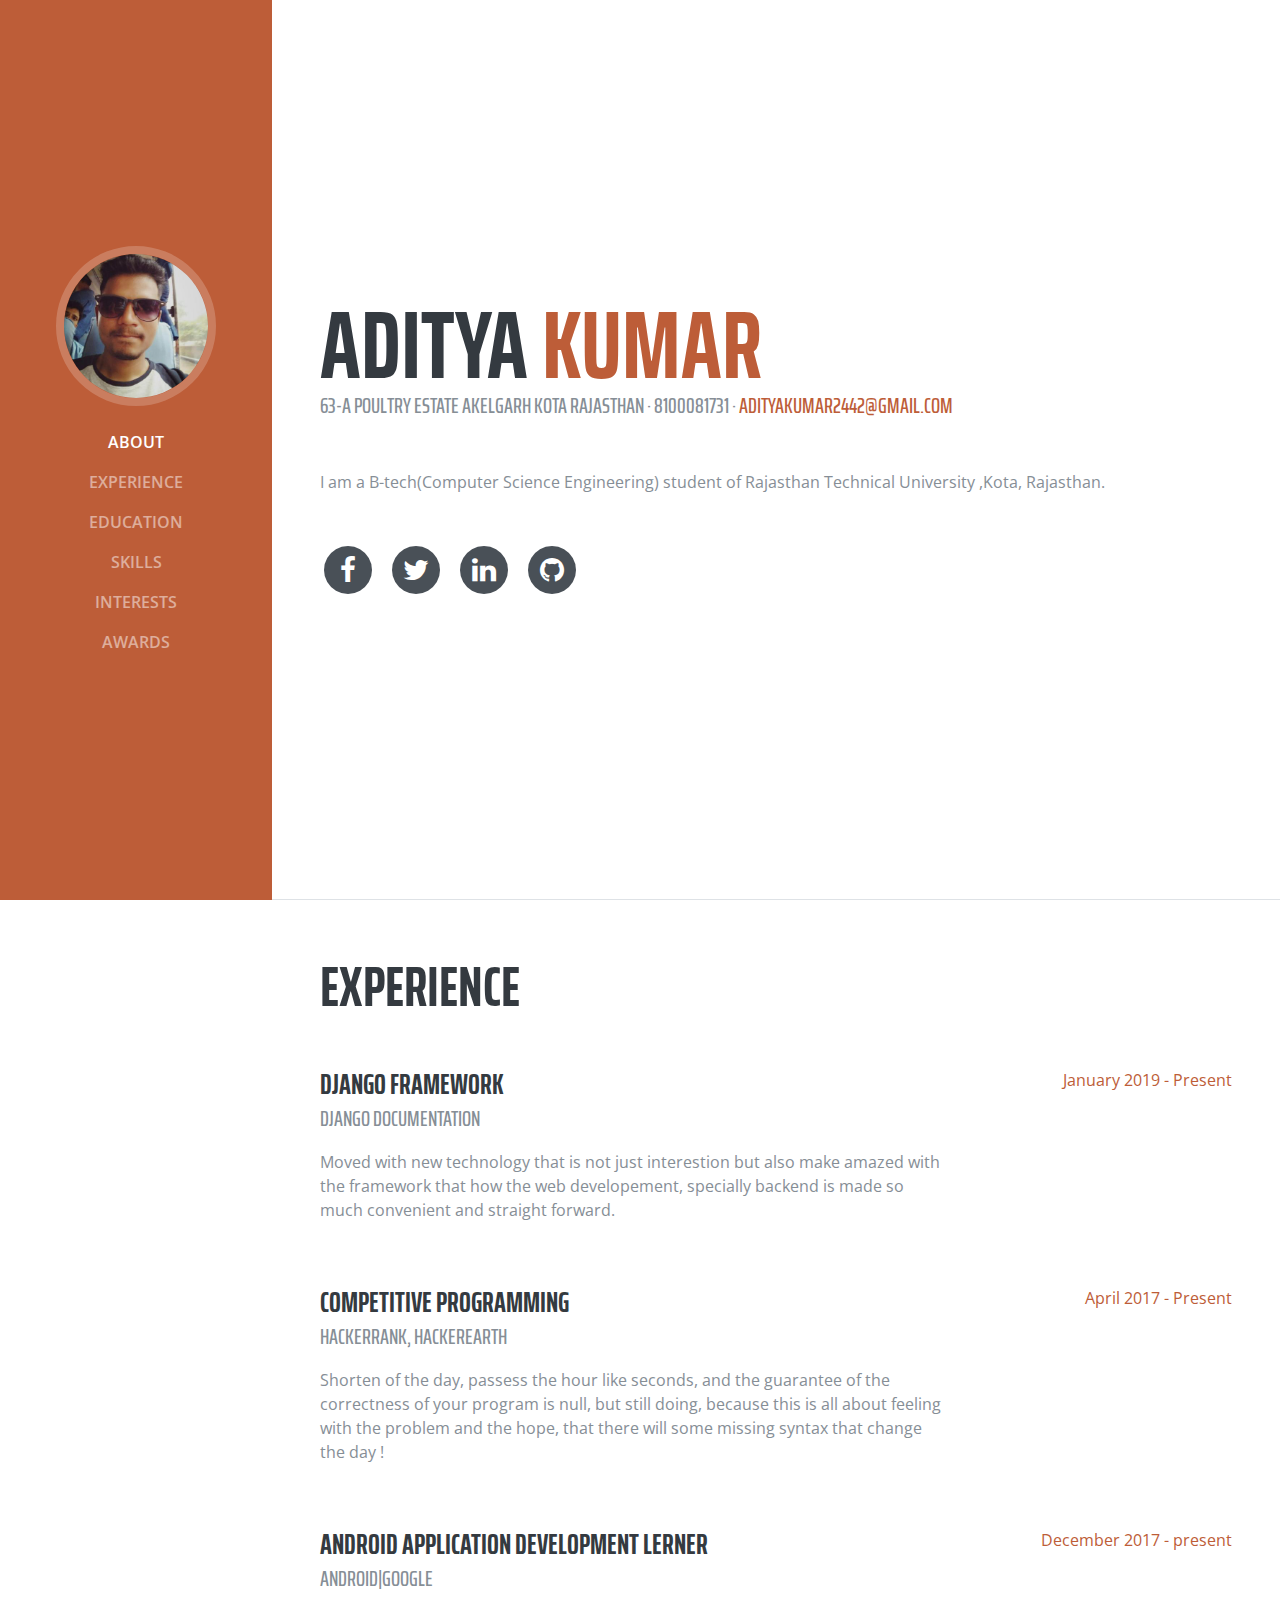
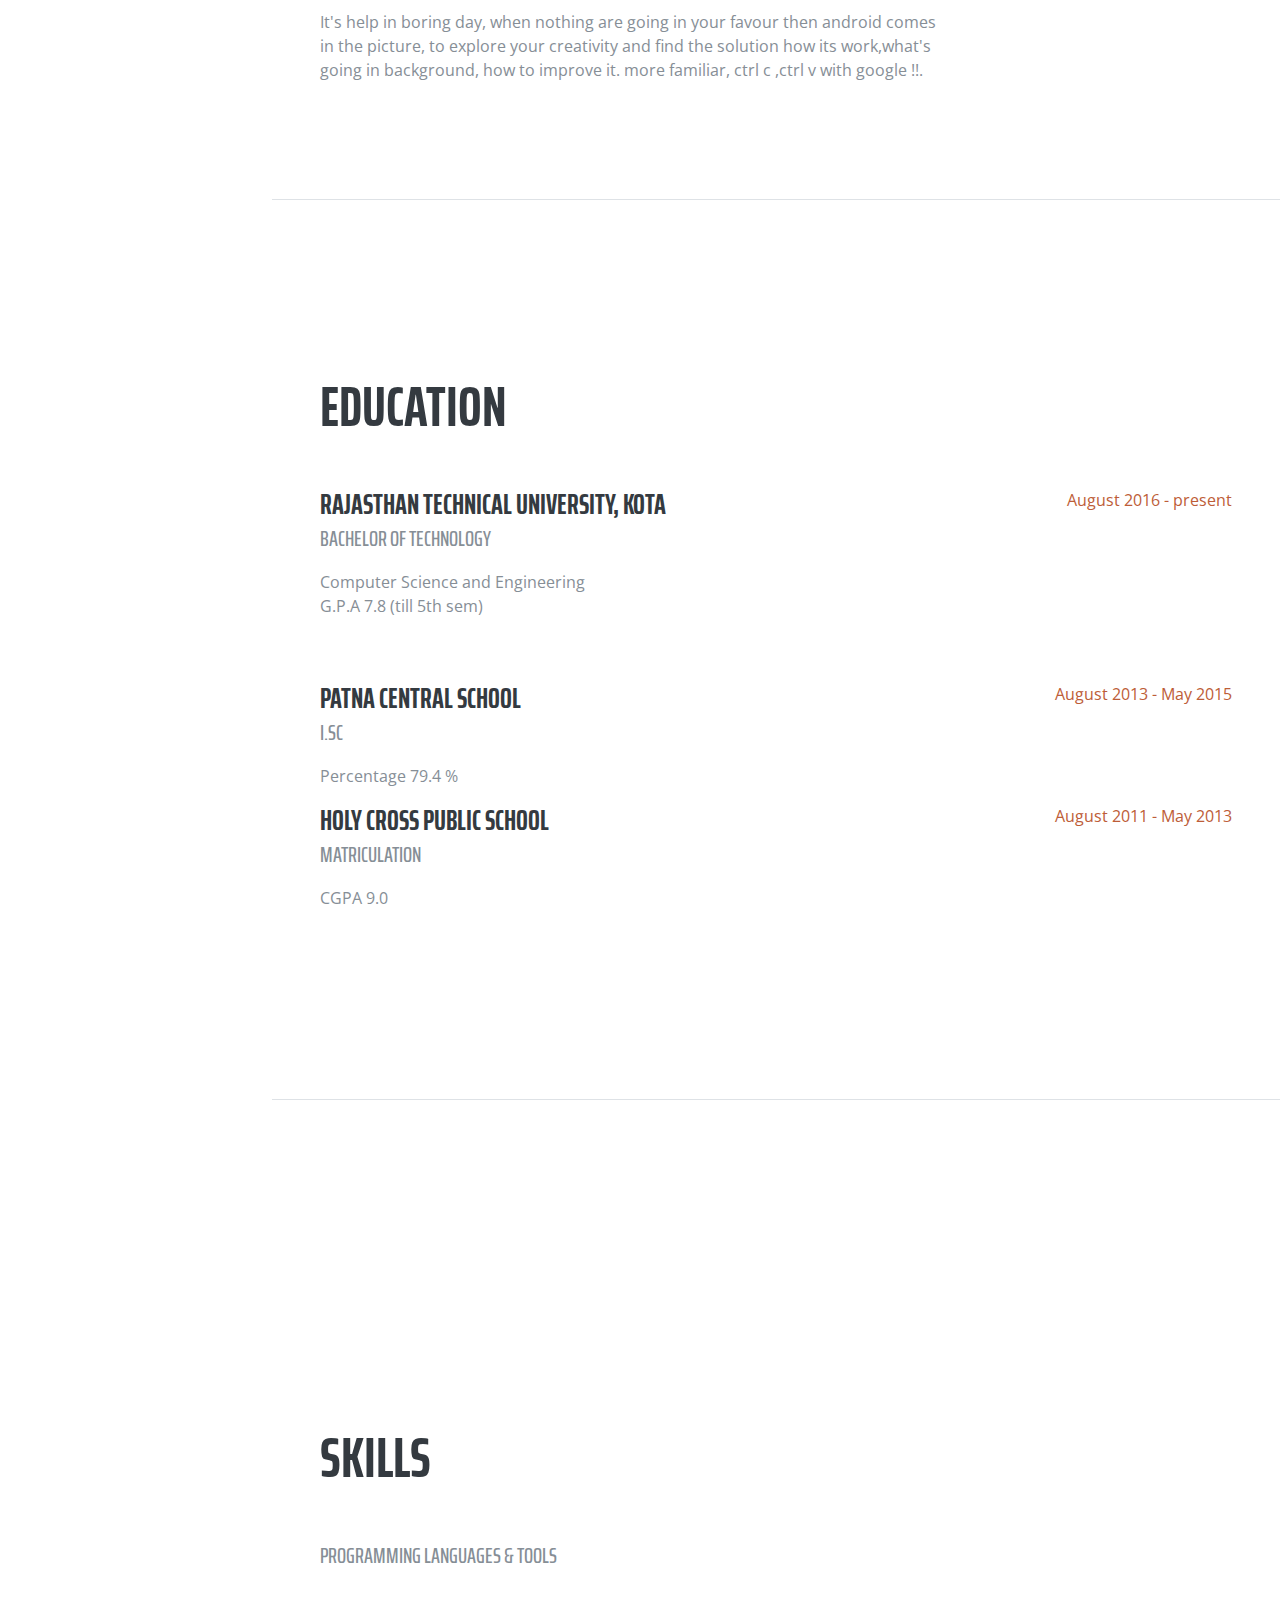
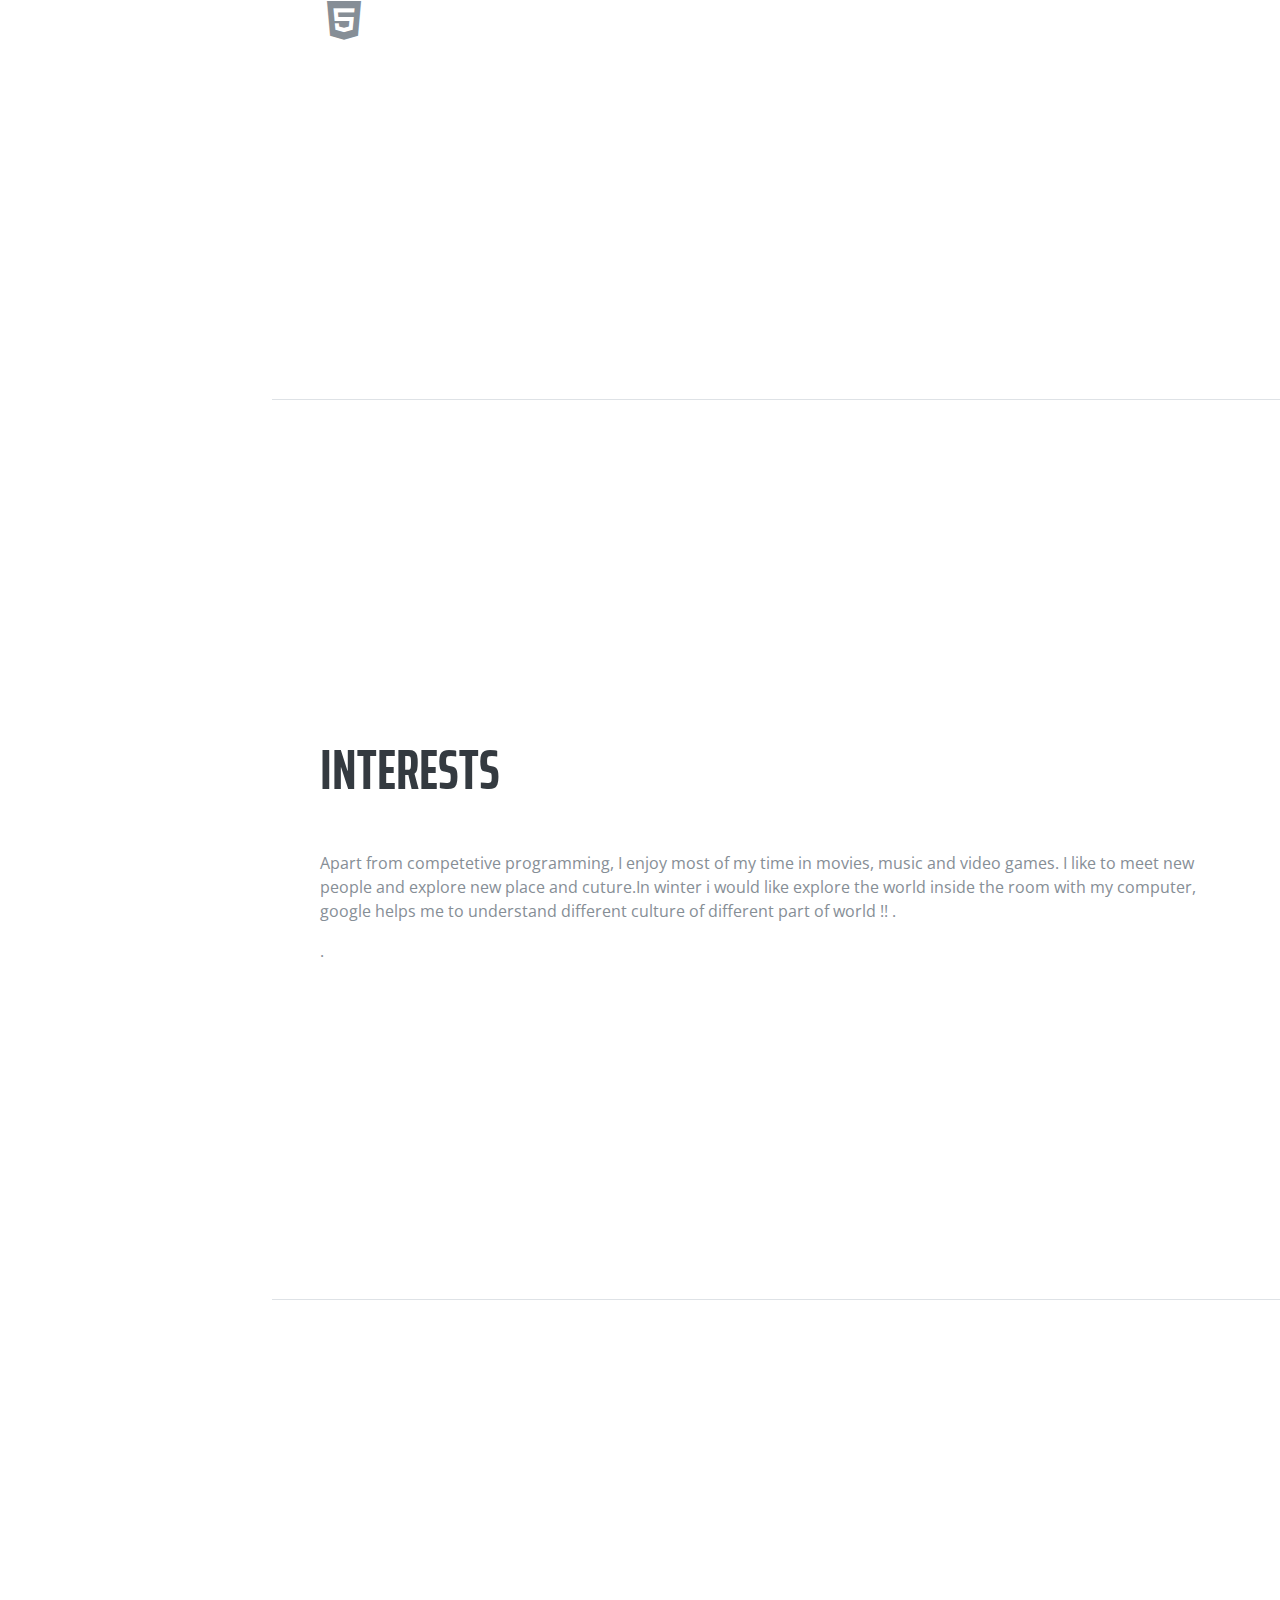
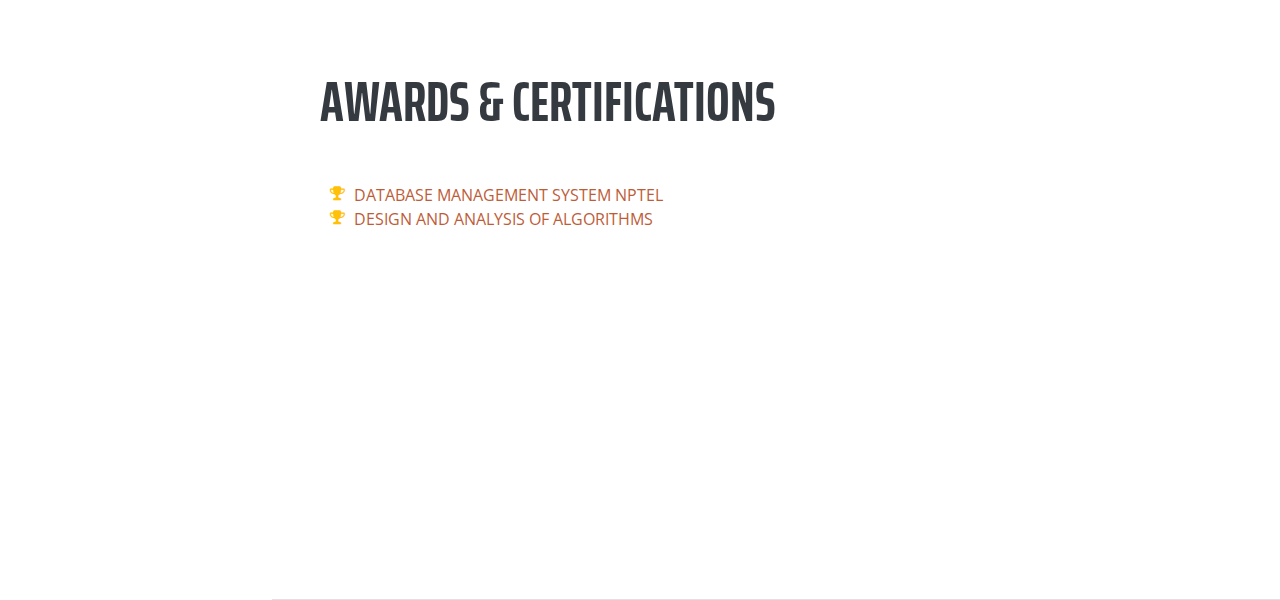
==== commit 34dfb510: "final1 commit" ====
--- a/index.html
+++ b/index.html
@@ -30,6 +30,7 @@
     google_ad_client: "ca-pub-2603188495000974",
     enable_page_level_ads: true
   });
+
 </script>
 
   </head>
@@ -150,9 +151,9 @@
 
           <div class="resume-item d-flex flex-column flex-md-row mb-5">
             <div class="resume-content mr-auto">
-              <h3 class="mb-0">Andoid Application Development lerner</h3>
-              <div class="subheading mb-3">Andoid|Google</div>
-              <p>It's help in boring day, when nothing are going in your favour then andoid comes in the picture, to explore your creativity and find the solution how its work,what's going in background, how to improve it. more familiar, ctrl c ,ctrl v with google !!.</p>
+              <h3 class="mb-0">Android Application Development lerner</h3>
+              <div class="subheading mb-3">Android|Google</div>
+              <p>It's help in boring day, when nothing are going in your favour then android comes in the picture, to explore your creativity and find the solution how its work,what's going in background, how to improve it. more familiar, ctrl c ,ctrl v with google !!.</p>
             </div>
             <div class="resume-date text-md-right">
               <span class="text-primary">December 2017 - present</span>
